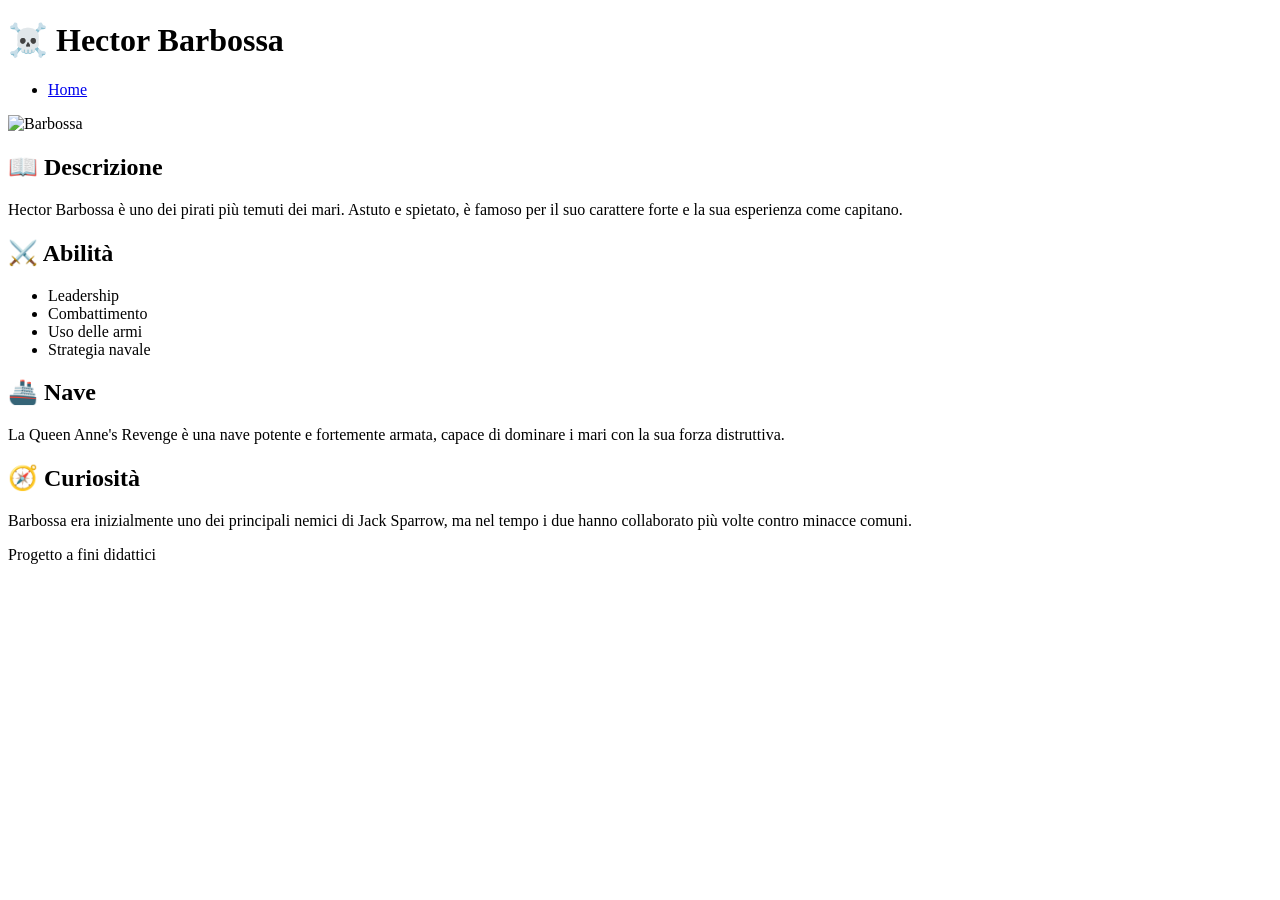
==== barbossa.html @ 6a26103e "Add files via upload" ====
<!DOCTYPE html>
<html lang="it">

<head>
    <meta charset="UTF-8">
    <meta name="viewport" content="width=device-width, initial-scale=1.0">

    <link rel="stylesheet" href="css/style.css">

    <title>Hector Barbossa</title>
</head>

<body>

    <header>
        <h1>☠️ Hector Barbossa</h1>

        <nav>
            <ul class="nav-links">
                <li><a href="index.html">Home</a></li>
            </ul>
        </nav>
    </header>

    <main>

        <section class="pirate-page">

            <!-- IMMAGINE -->
            <div class="image-container">
                <img src="img/barbossa.jpg" alt="Barbossa">
            </div>

            <!-- QUADRATI INFO -->
            <div class="info-container">

                <!-- DESCRIZIONE -->
                <div class="content-box">
                    <h2>📖 Descrizione</h2>

                    <p>
                        Hector Barbossa è uno dei pirati più temuti dei mari.
                        Astuto e spietato, è famoso per il suo carattere forte
                        e la sua esperienza come capitano.
                    </p>
                </div>

                <!-- ABILITA -->
                <div class="content-box">
                    <h2>⚔️ Abilità</h2>

                    <ul>
                        <li>Leadership</li>
                        <li>Combattimento</li>
                        <li>Uso delle armi</li>
                        <li>Strategia navale</li>
                    </ul>
                </div>

                <!-- NAVE -->
                <div class="content-box">
                    <h2>🚢 Nave</h2>

                    <p>
                        La Queen Anne's Revenge è una nave potente e fortemente armata,
                        capace di dominare i mari con la sua forza distruttiva.
                    </p>
                </div>

                <!-- CURIOSITA -->
                <div class="content-box">
                    <h2>🧭 Curiosità</h2>

                    <p>
                        Barbossa era inizialmente uno dei principali nemici
                        di Jack Sparrow, ma nel tempo i due hanno collaborato
                        più volte contro minacce comuni.
                    </p>
                </div>

            </div>

        </section>

    </main>

    <footer>
        <p>Progetto a fini didattici</p>
    </footer>

    <script src="js/script.js"></script>

</body>

</html>
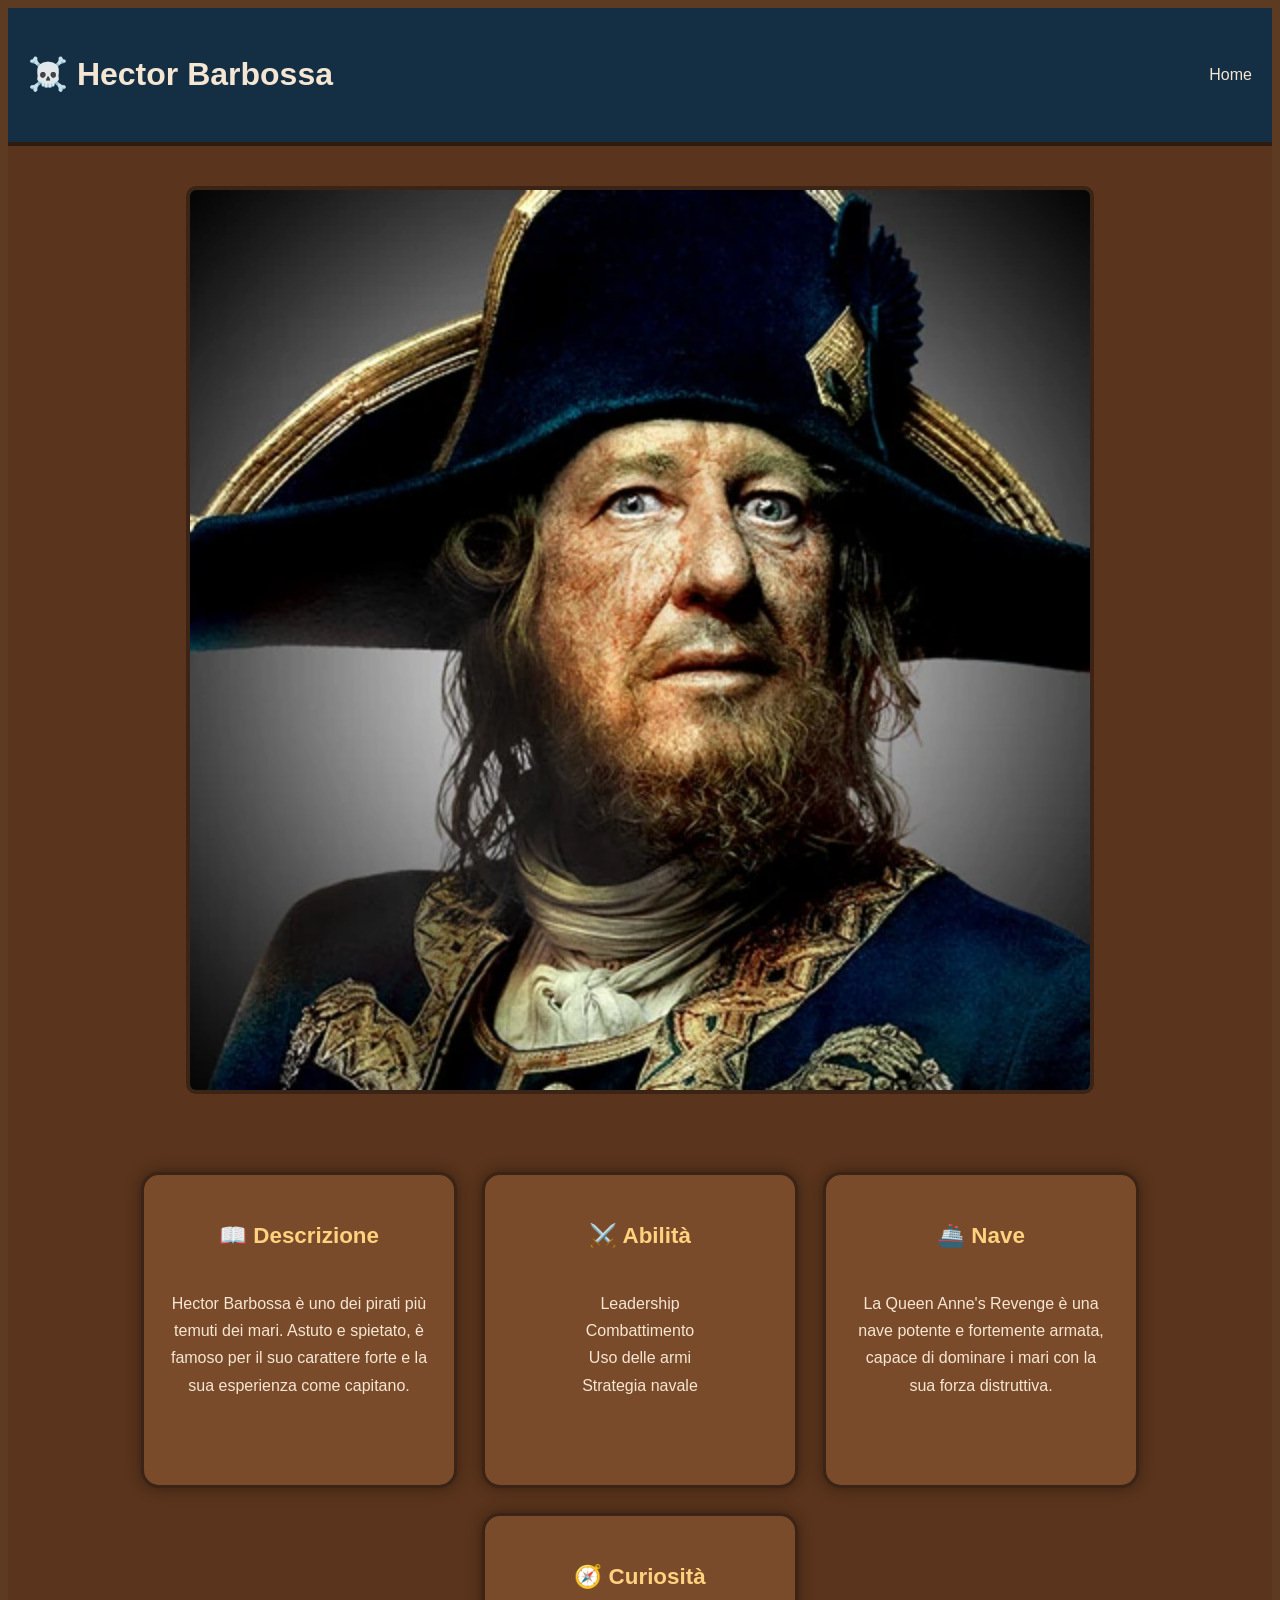
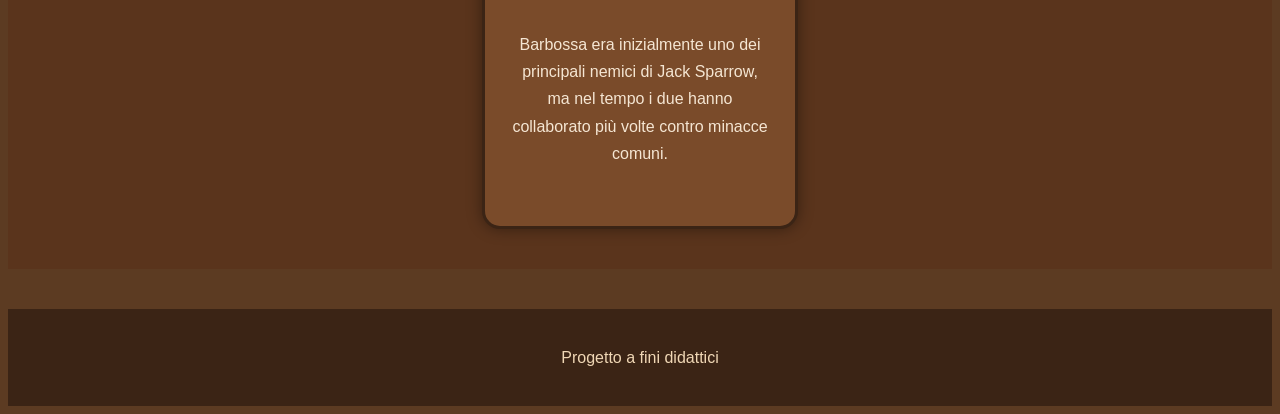
==== commit fdf56b7b: "Update barbossa.html" ====
--- a/barbossa.html
+++ b/barbossa.html
@@ -5,7 +5,7 @@
     <meta charset="UTF-8">
     <meta name="viewport" content="width=device-width, initial-scale=1.0">
 
-    <link rel="stylesheet" href="css/style.css">
+    <link rel="stylesheet" href="CSS/style.css">
 
     <title>Hector Barbossa</title>
 </head>
@@ -92,4 +92,4 @@
 
 </body>
 
-</html>+</html>
--- a/CSS/style.css
+++ b/CSS/style.css
@@ -0,0 +1,278 @@
+```css id="f0x1ya"
+/* RESET BASE */
+* {
+    margin: 0;
+    padding: 0;
+    box-sizing: border-box;
+}
+ 
+/* STILE GENERALE */
+body {
+    font-family: Arial, sans-serif;
+
+    /* Marrone assi di legno */
+    background-color: #5c3b22;
+    color: #f5e6d3;
+    line-height: 1.6;
+}
+ 
+/* HEADER */
+header {
+    background-color: #4a2d18;
+    display: flex;
+    justify-content: space-between;
+    align-items: center;
+    padding: 20px;
+
+    /* Effetto legno */
+    border-bottom: 4px solid #2e1b0f;
+}
+ 
+/* MENU */
+.nav-links {
+    display: flex;
+    list-style: none;
+    gap: 20px;
+}
+ 
+.nav-links a {
+    color: #f5e6d3;
+    text-decoration: none;
+    transition: 0.3s;
+}
+ 
+.nav-links a:hover {
+    color: #ffd27f;
+}
+ 
+/* BOTTONE MOBILE */
+#menu-btn {
+    display: none;
+    padding: 10px;
+    font-size: 20px;
+    background-color: #6b4226;
+    color: white;
+}
+ 
+/* HERO SECTION */
+.hero {
+    text-align: center;
+    padding: 100px 20px;
+
+    /* Overlay scuro sopra immagine */
+    background:
+        linear-gradient(rgba(60,30,10,0.7), rgba(40,20,5,0.7)),
+        url("../img/hero.jpg");
+
+    background-size: cover;
+    background-position: center;
+}
+ 
+.hero h2 {
+    font-size: 48px;
+    margin-bottom: 20px;
+    color: #ffd27f;
+}
+ 
+.hero p {
+    font-size: 20px;
+    margin-bottom: 20px;
+}
+ 
+/* BOTTONI */
+button {
+    background-color: #8b5a2b;
+    border: none;
+    padding: 12px 20px;
+    cursor: pointer;
+    border-radius: 5px;
+    font-size: 16px;
+    color: white;
+    font-weight: bold;
+}
+ 
+button:hover {
+    background-color: #a86b35;
+}
+ 
+/* SEZIONE NAVI */
+.ships {
+    padding: 40px 20px;
+    text-align: center;
+
+    /* Marrone legno */
+    background-color: #6b4226;
+}
+ 
+.cards {
+    display: flex;
+    gap: 20px;
+    margin-top: 30px;
+    justify-content: center;
+    flex-wrap: wrap;
+}
+ 
+/* CARD */
+.card {
+    background-color: #7a4b2a;
+    width: 300px;
+    border-radius: 10px;
+    overflow: hidden;
+    transition: transform 0.3s;
+
+    /* Bordo legno scuro */
+    border: 3px solid #3b2415;
+}
+ 
+.card:hover {
+    transform: scale(1.05);
+    box-shadow: 0 0 15px rgba(0,0,0,0.5);
+}
+ 
+.card img {
+    width: 100%;
+    height: 200px;
+    object-fit: cover;
+}
+ 
+.card h3 {
+    margin: 15px 0;
+    color: #ffd27f;
+}
+ 
+/* PAGINA PIRATA */
+.pirate-page {
+    padding: 40px;
+    text-align: center;
+
+    /* Marrone tavole nave */
+    background-color: #5a341c;
+}
+
+/* IMMAGINE JACK */
+.pirate-page img {
+    width: 900px;
+    border-radius: 10px;
+    margin-bottom: 30px;
+
+    border: 4px solid #3b2415;
+}
+
+/* CONTENITORE QUADRATI */
+.info-container {
+    display: flex;
+    justify-content: center;
+    gap: 25px;
+
+    flex-wrap: wrap;
+
+    margin-top: 40px;
+}
+
+/* QUADRATI INFO */
+.content-box {
+    width: 260px;
+    min-height: 260px;
+
+    background-color: #7a4b2a;
+
+    border: 3px solid #3b2415;
+
+    border-radius: 18px;
+
+    padding: 25px;
+
+    display: flex;
+    flex-direction: column;
+    justify-content: flex-start;
+    align-items: center;
+
+    text-align: center;
+
+    transition: 0.3s;
+
+    box-shadow: 0 0 15px rgba(0,0,0,0.4);
+}
+
+/* HOVER */
+.content-box:hover {
+    transform: translateY(-10px);
+
+    box-shadow: 0 0 25px rgba(255,210,127,0.5);
+
+    background-color: #8b5a2b;
+}
+
+/* TITOLI QUADRATI */
+.content-box h2 {
+    color: #ffd27f;
+
+    margin-bottom: 20px;
+
+    font-size: 1.4rem;
+}
+
+/* TESTO */
+.content-box p,
+.content-box li {
+    line-height: 1.7;
+    color: #f5e6d3;
+}
+
+/* LISTA */
+.content-box ul {
+    list-style: none;
+    padding: 0;
+}
+
+/* FOOTER */
+footer {
+    background-color: #3b2415;
+    text-align: center;
+    padding: 20px;
+    margin-top: 40px;
+    color: #f0d7b5;
+}
+ 
+/* RESPONSIVE */
+@media (max-width: 768px) {
+ 
+    .nav-links {
+        display: none;
+        flex-direction: column;
+        background-color: #4a2d18;
+        position: absolute;
+        top: 70px;
+        right: 20px;
+        padding: 20px;
+        border-radius: 10px;
+    }
+ 
+    .nav-links.active {
+        display: flex;
+    }
+ 
+    #menu-btn {
+        display: block;
+    }
+ 
+    .hero h2 {
+        font-size: 32px;
+    }
+ 
+    .cards {
+        flex-direction: column;
+        align-items: center;
+    }
+
+    .info-container {
+        flex-direction: column;
+        align-items: center;
+    }
+
+    .content-box {
+        width: 90%;
+    }
+}
+```
+
